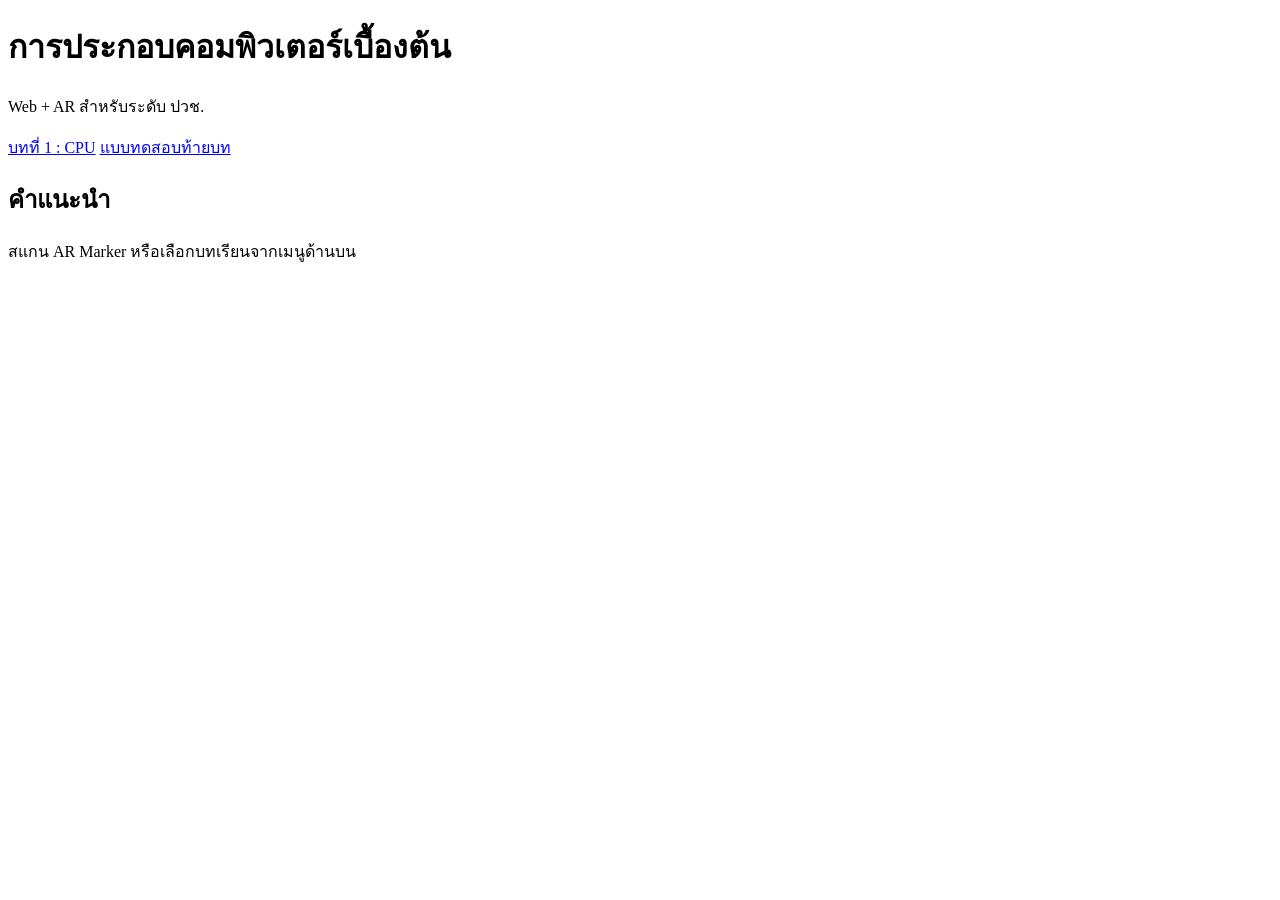
==== index.html @ a8e647ff "Add files via upload upload web files" ====
<!DOCTYPE html>
<html lang="th">
<head>
  <meta charset="UTF-8">
  <title>การประกอบคอมพิวเตอร์ ปวช.</title>
  <link rel="stylesheet" href="css/style.css">
</head>
<body>
<header>
  <h1>การประกอบคอมพิวเตอร์เบื้องต้น</h1>
  <p>Web + AR สำหรับระดับ ปวช.</p>
</header>

<nav>
  <a href="cpu.html">บทที่ 1 : CPU</a>
  <a href="quiz.html">แบบทดสอบท้ายบท</a>
</nav>

<main>
  <h2>คำแนะนำ</h2>
  <p>สแกน AR Marker หรือเลือกบทเรียนจากเมนูด้านบน</p>
</main>
</body>
</html>
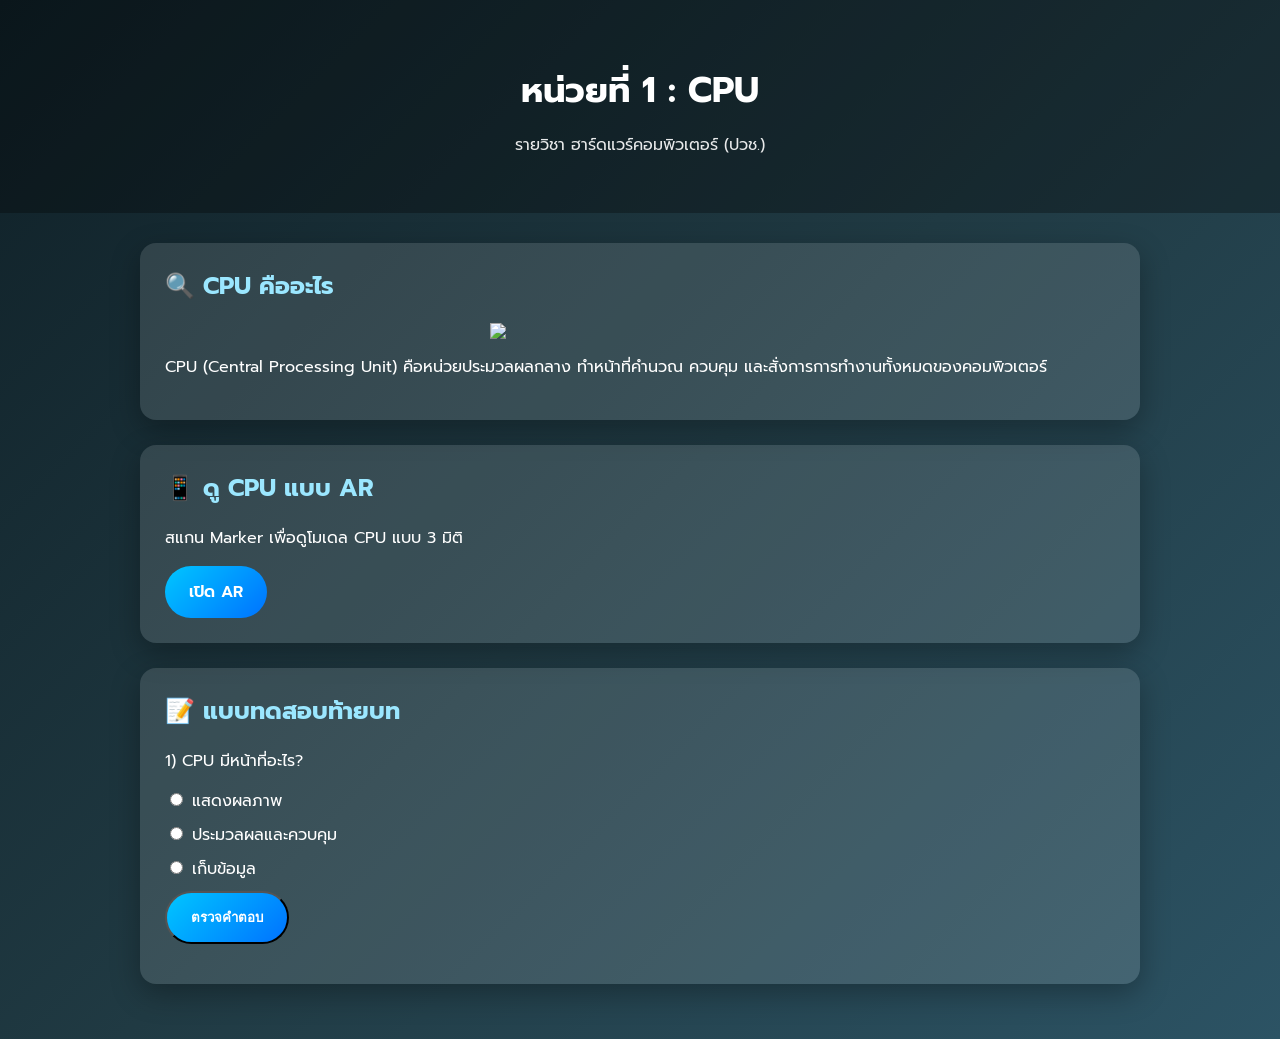
==== commit df94c628: "Update index.html" ====
--- a/index.html
+++ b/index.html
@@ -1,24 +1,138 @@
 <!DOCTYPE html>
 <html lang="th">
 <head>
-  <meta charset="UTF-8">
-  <title>การประกอบคอมพิวเตอร์ ปวช.</title>
-  <link rel="stylesheet" href="css/style.css">
+<meta charset="UTF-8">
+<meta name="viewport" content="width=device-width, initial-scale=1.0">
+<title>บทเรียน CPU | Computer Hardware</title>
+
+<link href="https://fonts.googleapis.com/css2?family=Prompt:wght@300;400;600&display=swap" rel="stylesheet">
+
+<style>
+body {
+  margin: 0;
+  font-family: 'Prompt', sans-serif;
+  background: linear-gradient(135deg,#0f2027,#203a43,#2c5364);
+  color: #fff;
+}
+
+header {
+  padding: 40px 20px;
+  text-align: center;
+  background: rgba(0,0,0,0.3);
+}
+
+header h1 {
+  font-size: 2.2rem;
+  margin-bottom: 10px;
+}
+
+header p {
+  opacity: 0.9;
+}
+
+.container {
+  max-width: 1000px;
+  margin: auto;
+  padding: 30px 20px;
+}
+
+.card {
+  background: rgba(255,255,255,0.12);
+  border-radius: 16px;
+  padding: 25px;
+  margin-bottom: 25px;
+  box-shadow: 0 10px 30px rgba(0,0,0,0.3);
+}
+
+.card h2 {
+  margin-top: 0;
+  color: #9be7ff;
+}
+
+.cpu-img {
+  width: 100%;
+  max-width: 300px;
+  display: block;
+  margin: 15px auto;
+}
+
+.btn {
+  display: inline-block;
+  padding: 14px 24px;
+  background: linear-gradient(135deg,#00c6ff,#0072ff);
+  color: #fff;
+  border-radius: 30px;
+  text-decoration: none;
+  font-weight: 600;
+  transition: transform 0.2s;
+}
+
+.btn:hover {
+  transform: scale(1.05);
+}
+
+/* Quiz */
+.quiz label {
+  display: block;
+  margin: 10px 0;
+  cursor: pointer;
+}
+
+.result {
+  margin-top: 15px;
+  font-weight: 600;
+}
+</style>
 </head>
+
 <body>
+
 <header>
-  <h1>การประกอบคอมพิวเตอร์เบื้องต้น</h1>
-  <p>Web + AR สำหรับระดับ ปวช.</p>
+  <h1>หน่วยที่ 1 : CPU</h1>
+  <p>รายวิชา ฮาร์ดแวร์คอมพิวเตอร์ (ปวช.)</p>
 </header>
 
-<nav>
-  <a href="cpu.html">บทที่ 1 : CPU</a>
-  <a href="quiz.html">แบบทดสอบท้ายบท</a>
-</nav>
+<div class="container">
 
-<main>
-  <h2>คำแนะนำ</h2>
-  <p>สแกน AR Marker หรือเลือกบทเรียนจากเมนูด้านบน</p>
-</main>
+  <div class="card">
+    <h2>🔍 CPU คืออะไร</h2>
+    <img src="https://i.imgur.com/9M0XnZg.png" class="cpu-img">
+    <p>
+      CPU (Central Processing Unit) คือหน่วยประมวลผลกลาง
+      ทำหน้าที่คำนวณ ควบคุม และสั่งการการทำงานทั้งหมดของคอมพิวเตอร์
+    </p>
+  </div>
+
+  <div class="card">
+    <h2>📱 ดู CPU แบบ AR</h2>
+    <p>สแกน Marker เพื่อดูโมเดล CPU แบบ 3 มิติ</p>
+    <a class="btn" href="https://mywebar.com" target="_blank">
+      เปิด AR
+    </a>
+  </div>
+
+  <div class="card quiz">
+    <h2>📝 แบบทดสอบท้ายบท</h2>
+
+    <p>1) CPU มีหน้าที่อะไร?</p>
+    <label><input type="radio" name="q1"> แสดงผลภาพ</label>
+    <label><input type="radio" name="q1" id="correct"> ประมวลผลและควบคุม</label>
+    <label><input type="radio" name="q1"> เก็บข้อมูล</label>
+
+    <button class="btn" onclick="checkQuiz()">ตรวจคำตอบ</button>
+
+    <div class="result" id="result"></div>
+  </div>
+
+</div>
+
+<script>
+function checkQuiz(){
+  const correct = document.getElementById("correct").checked;
+  document.getElementById("result").innerHTML =
+    correct ? "✅ ถูกต้อง เยี่ยมมาก!" : "❌ ยังไม่ถูก ลองใหม่อีกครั้ง";
+}
+</script>
+
 </body>
 </html>
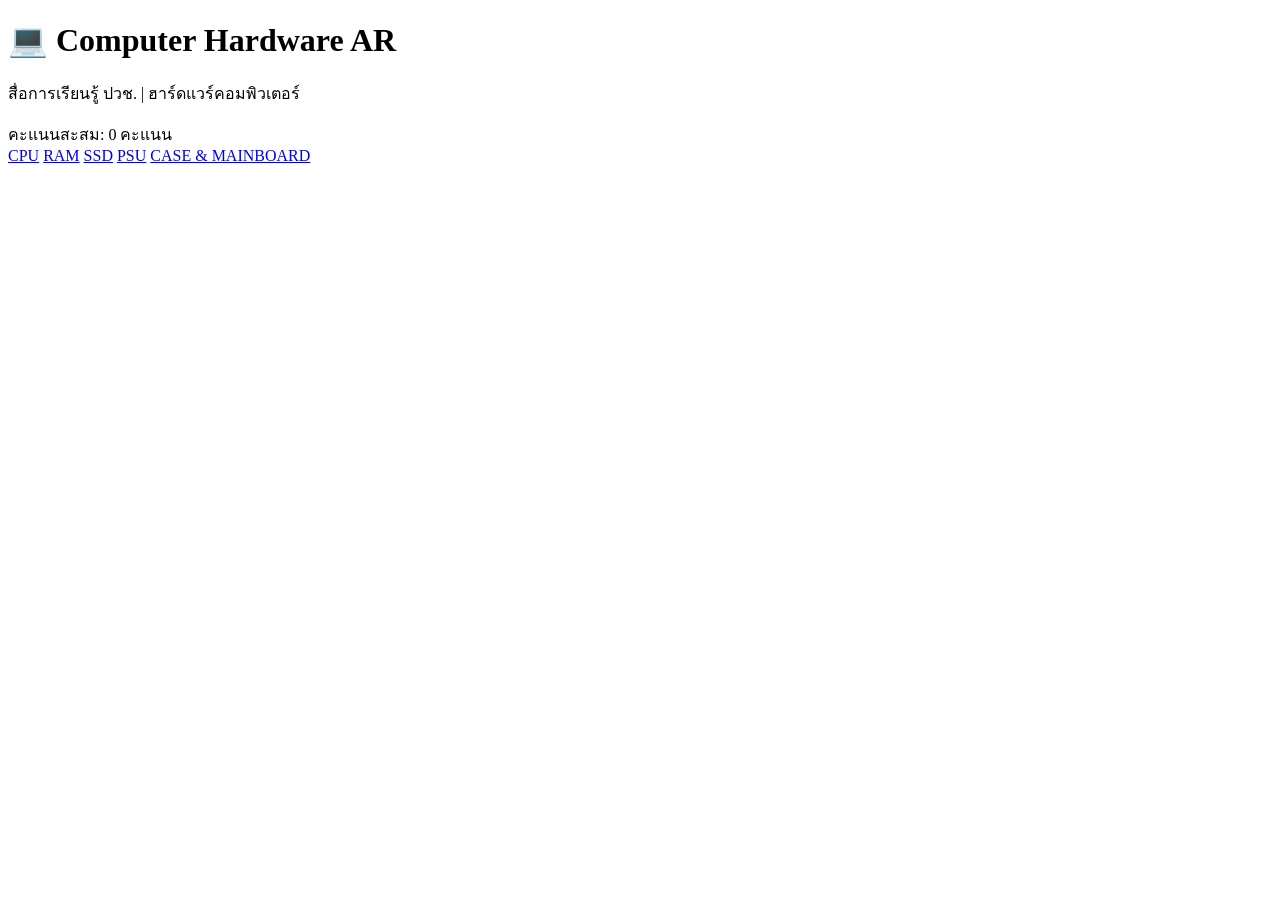
==== commit cbce905a: "Update index.html" ====
--- a/index.html
+++ b/index.html
@@ -2,137 +2,26 @@
 <html lang="th">
 <head>
 <meta charset="UTF-8">
-<meta name="viewport" content="width=device-width, initial-scale=1.0">
-<title>บทเรียน CPU | Computer Hardware</title>
-
-<link href="https://fonts.googleapis.com/css2?family=Prompt:wght@300;400;600&display=swap" rel="stylesheet">
-
-<style>
-body {
-  margin: 0;
-  font-family: 'Prompt', sans-serif;
-  background: linear-gradient(135deg,#0f2027,#203a43,#2c5364);
-  color: #fff;
-}
-
-header {
-  padding: 40px 20px;
-  text-align: center;
-  background: rgba(0,0,0,0.3);
-}
-
-header h1 {
-  font-size: 2.2rem;
-  margin-bottom: 10px;
-}
-
-header p {
-  opacity: 0.9;
-}
-
-.container {
-  max-width: 1000px;
-  margin: auto;
-  padding: 30px 20px;
-}
-
-.card {
-  background: rgba(255,255,255,0.12);
-  border-radius: 16px;
-  padding: 25px;
-  margin-bottom: 25px;
-  box-shadow: 0 10px 30px rgba(0,0,0,0.3);
-}
-
-.card h2 {
-  margin-top: 0;
-  color: #9be7ff;
-}
-
-.cpu-img {
-  width: 100%;
-  max-width: 300px;
-  display: block;
-  margin: 15px auto;
-}
-
-.btn {
-  display: inline-block;
-  padding: 14px 24px;
-  background: linear-gradient(135deg,#00c6ff,#0072ff);
-  color: #fff;
-  border-radius: 30px;
-  text-decoration: none;
-  font-weight: 600;
-  transition: transform 0.2s;
-}
-
-.btn:hover {
-  transform: scale(1.05);
-}
-
-/* Quiz */
-.quiz label {
-  display: block;
-  margin: 10px 0;
-  cursor: pointer;
-}
-
-.result {
-  margin-top: 15px;
-  font-weight: 600;
-}
-</style>
+<title>Computer Hardware AR</title>
+<link rel="stylesheet" href="css/style.css">
+<link href="https://fonts.googleapis.com/css2?family=Prompt:wght@300;500;700&display=swap" rel="stylesheet">
 </head>
 
 <body>
-
-<header>
-  <h1>หน่วยที่ 1 : CPU</h1>
-  <p>รายวิชา ฮาร์ดแวร์คอมพิวเตอร์ (ปวช.)</p>
+<header class="hero">
+  <h1>💻 Computer Hardware AR</h1>
+  <p>สื่อการเรียนรู้ ปวช. | ฮาร์ดแวร์คอมพิวเตอร์</p>
+  <div id="scoreBox">คะแนนสะสม: <span id="totalScore">0</span> คะแนน</div>
 </header>
 
-<div class="container">
+<main class="menu">
+  <a href="cpu.html" class="card">CPU</a>
+  <a href="ram.html" class="card">RAM</a>
+  <a href="ssd.html" class="card">SSD</a>
+  <a href="psu.html" class="card">PSU</a>
+  <a href="case.html" class="card">CASE & MAINBOARD</a>
+</main>
 
-  <div class="card">
-    <h2>🔍 CPU คืออะไร</h2>
-    <img src="https://i.imgur.com/9M0XnZg.png" class="cpu-img">
-    <p>
-      CPU (Central Processing Unit) คือหน่วยประมวลผลกลาง
-      ทำหน้าที่คำนวณ ควบคุม และสั่งการการทำงานทั้งหมดของคอมพิวเตอร์
-    </p>
-  </div>
-
-  <div class="card">
-    <h2>📱 ดู CPU แบบ AR</h2>
-    <p>สแกน Marker เพื่อดูโมเดล CPU แบบ 3 มิติ</p>
-    <a class="btn" href="https://mywebar.com" target="_blank">
-      เปิด AR
-    </a>
-  </div>
-
-  <div class="card quiz">
-    <h2>📝 แบบทดสอบท้ายบท</h2>
-
-    <p>1) CPU มีหน้าที่อะไร?</p>
-    <label><input type="radio" name="q1"> แสดงผลภาพ</label>
-    <label><input type="radio" name="q1" id="correct"> ประมวลผลและควบคุม</label>
-    <label><input type="radio" name="q1"> เก็บข้อมูล</label>
-
-    <button class="btn" onclick="checkQuiz()">ตรวจคำตอบ</button>
-
-    <div class="result" id="result"></div>
-  </div>
-
-</div>
-
-<script>
-function checkQuiz(){
-  const correct = document.getElementById("correct").checked;
-  document.getElementById("result").innerHTML =
-    correct ? "✅ ถูกต้อง เยี่ยมมาก!" : "❌ ยังไม่ถูก ลองใหม่อีกครั้ง";
-}
-</script>
-
+<script src="js/score.js"></script>
 </body>
 </html>
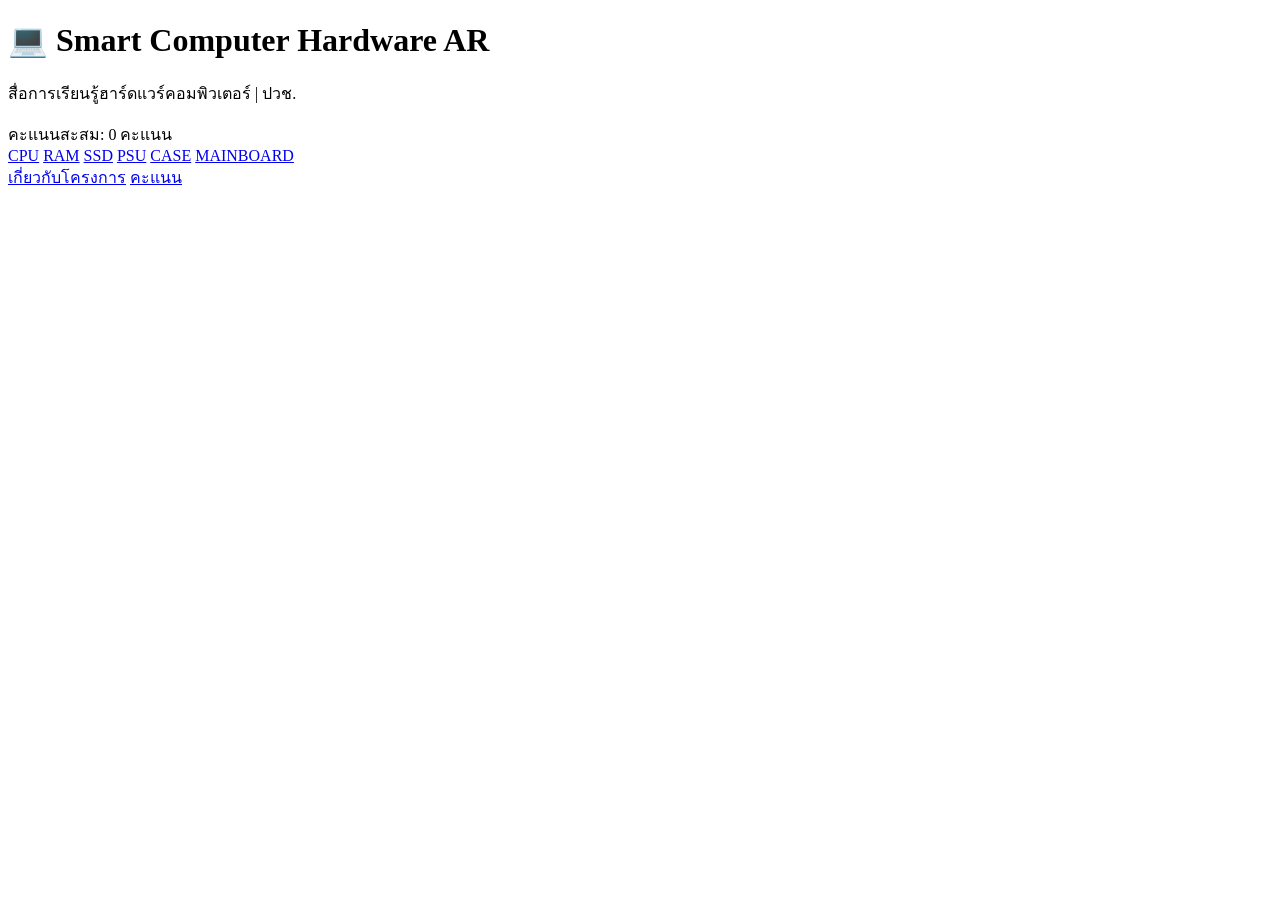
==== commit 50b63115: "Update index.html" ====
--- a/index.html
+++ b/index.html
@@ -2,25 +2,31 @@
 <html lang="th">
 <head>
 <meta charset="UTF-8">
-<title>Computer Hardware AR</title>
+<title>Smart Computer Hardware AR</title>
 <link rel="stylesheet" href="css/style.css">
 <link href="https://fonts.googleapis.com/css2?family=Prompt:wght@300;500;700&display=swap" rel="stylesheet">
 </head>
 
 <body>
 <header class="hero">
-  <h1>💻 Computer Hardware AR</h1>
-  <p>สื่อการเรียนรู้ ปวช. | ฮาร์ดแวร์คอมพิวเตอร์</p>
-  <div id="scoreBox">คะแนนสะสม: <span id="totalScore">0</span> คะแนน</div>
+  <h1>💻 Smart Computer Hardware AR</h1>
+  <p>สื่อการเรียนรู้ฮาร์ดแวร์คอมพิวเตอร์ | ปวช.</p>
+  <div class="scoreBox">คะแนนสะสม: <span id="totalScore">0</span> คะแนน</div>
 </header>
 
-<main class="menu">
+<section class="menu">
   <a href="cpu.html" class="card">CPU</a>
   <a href="ram.html" class="card">RAM</a>
   <a href="ssd.html" class="card">SSD</a>
   <a href="psu.html" class="card">PSU</a>
-  <a href="case.html" class="card">CASE & MAINBOARD</a>
-</main>
+  <a href="case.html" class="card">CASE</a>
+  <a href="mainboard.html" class="card">MAINBOARD</a>
+</section>
+
+<nav class="bottom">
+  <a href="about.html">เกี่ยวกับโครงการ</a>
+  <a href="score.html">คะแนน</a>
+</nav>
 
 <script src="js/score.js"></script>
 </body>
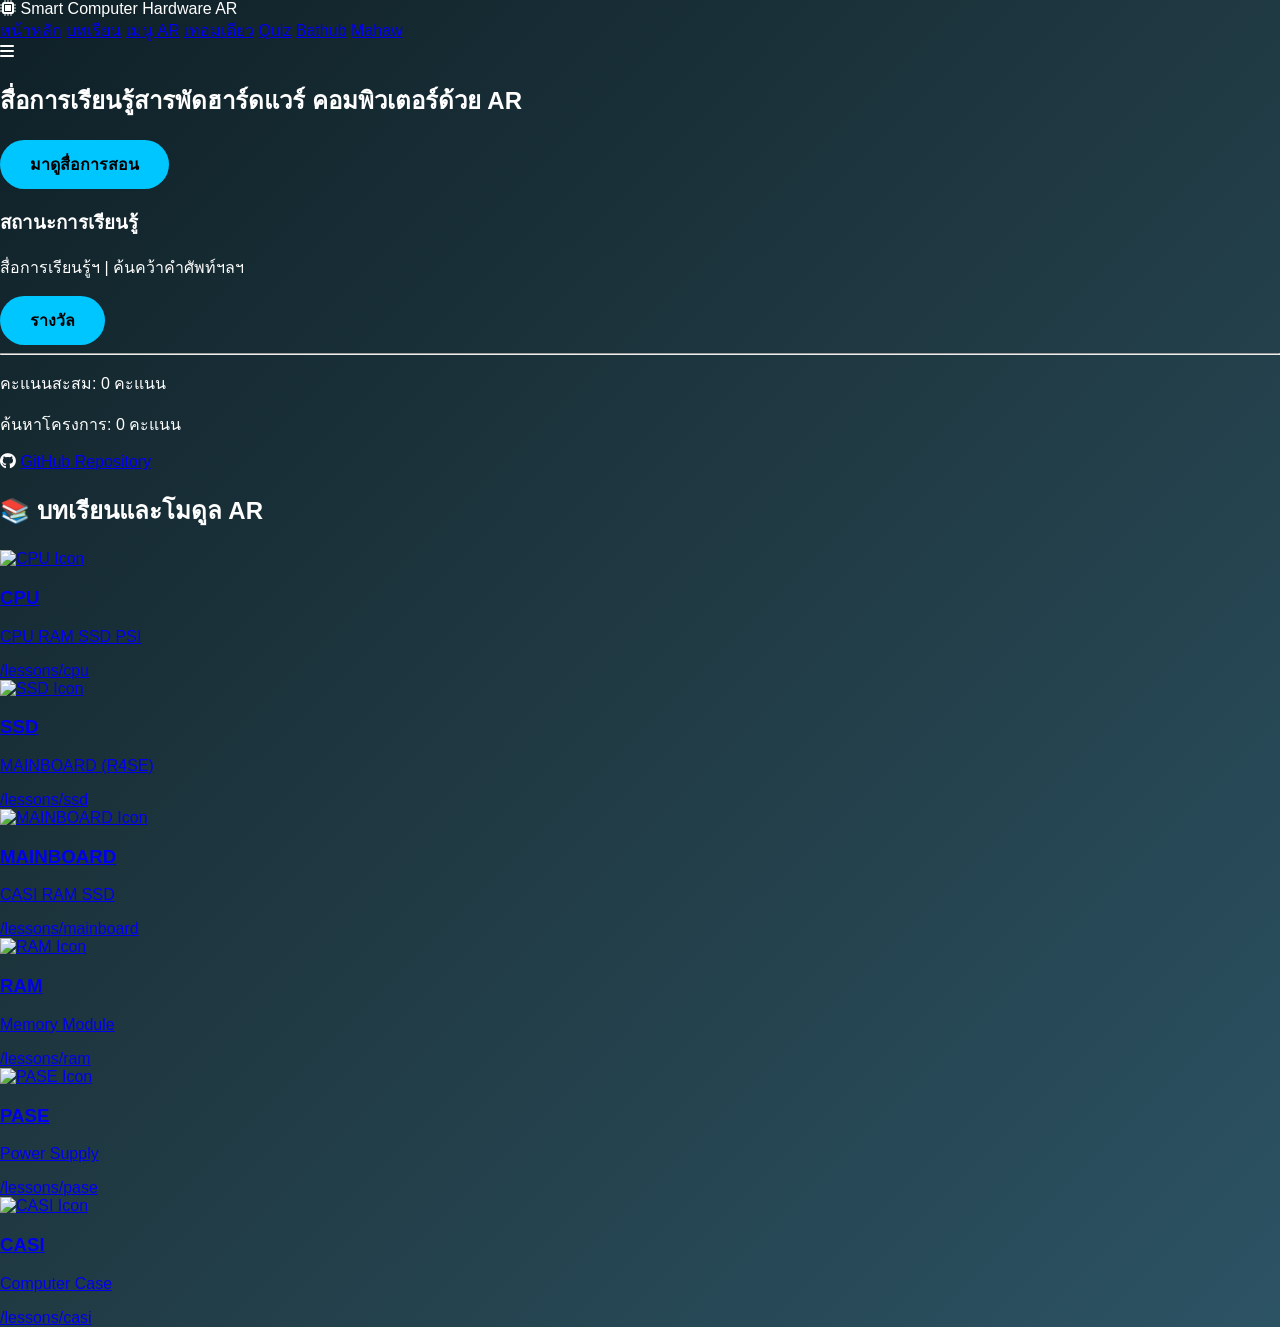
==== commit 77acf6de: "Update index.html" ====
--- a/index.html
+++ b/index.html
@@ -1,33 +1,122 @@
 <!DOCTYPE html>
 <html lang="th">
 <head>
-<meta charset="UTF-8">
-<title>Smart Computer Hardware AR</title>
-<link rel="stylesheet" href="css/style.css">
-<link href="https://fonts.googleapis.com/css2?family=Prompt:wght@300;500;700&display=swap" rel="stylesheet">
+    <meta charset="UTF-8">
+    <meta name="viewport" content="width=device-width, initial-scale=1.0">
+    <title>Smart Computer Hardware AR | สื่อการสอน</title>
+    <link rel="stylesheet" href="style.css">
+    <link href="https://fonts.googleapis.com/css2?family=Kanit:wght@300;400;600;700&display=swap" rel="stylesheet">
+    <link rel="stylesheet" href="https://cdnjs.cloudflare.com/ajax/libs/font-awesome/6.0.0-beta3/css/all.min.css">
 </head>
+<body>
 
-<body>
-<header class="hero">
-  <h1>💻 Smart Computer Hardware AR</h1>
-  <p>สื่อการเรียนรู้ฮาร์ดแวร์คอมพิวเตอร์ | ปวช.</p>
-  <div class="scoreBox">คะแนนสะสม: <span id="totalScore">0</span> คะแนน</div>
-</header>
+    <header class="navbar">
+        <div class="logo">
+            <i class="fas fa-microchip"></i>
+            <span>Smart Computer Hardware AR</span>
+        </div>
+        <nav class="nav-links" id="navLinks">
+            <a href="#home">หน้าหลัก</a>
+            <a href="#lessons">บทเรียน</a>
+            <a href="#">เมนู AR</a>
+            <a href="#">เทอมเดียว</a>
+            <a href="#">Quiz</a>
+            <a href="#">Bathub</a>
+            <a href="#">Mahaw</a>
+        </nav>
+        <div class="hamburger" onclick="toggleMenu()">
+            <i class="fas fa-bars"></i>
+        </div>
+    </header>
 
-<section class="menu">
-  <a href="cpu.html" class="card">CPU</a>
-  <a href="ram.html" class="card">RAM</a>
-  <a href="ssd.html" class="card">SSD</a>
-  <a href="psu.html" class="card">PSU</a>
-  <a href="case.html" class="card">CASE</a>
-  <a href="mainboard.html" class="card">MAINBOARD</a>
-</section>
+    <main class="container">
+        <section class="main-layout">
 
-<nav class="bottom">
-  <a href="about.html">เกี่ยวกับโครงการ</a>
-  <a href="score.html">คะแนน</a>
-</nav>
+            <div class="hero-section">
+                <div class="hero-content">
+                    <h1>สื่อการเรียนรู้สารพัดฮาร์ดแวร์ คอมพิวเตอร์ด้วย AR</h1>
+                    <a href="#lessons" class="btn btn-primary">มาดูสื่อการสอน</a>
+                </div>
+            </div>
 
-<script src="js/score.js"></script>
+            <aside class="info-panel">
+                <h3>สถานะการเรียนรู้</h3>
+                <p>สื่อการเรียนรู้ฯ | ค้นคว้าคำศัพท์ฯลฯ</p>
+                <a href="#" class="btn btn-secondary">รางวัล</a>
+                <hr>
+                <div class="score-info">
+                    <p>คะแนนสะสม: <span>0 คะแนน</span></p>
+                    <p>ค้นหาโครงการ: <span>0 คะแนน</span></p>
+                </div>
+                <div class="github-link">
+                    <i class="fab fa-github"></i>
+                    <a href="URL_GITHUB_REPOSITORY_ของคุณ" target="_blank">GitHub Repository</a>
+                </div>
+            </aside>
+        </section>
+
+        <section id="lessons" class="lesson-grid-section">
+            <h2>📚 บทเรียนและโมดูล AR</h2>
+            <div class="lesson-grid">
+
+                <a href="/lessons/cpu" class="lesson-card">
+                    <img src="placeholder-cpu.png" alt="CPU Icon" class="card-icon">
+                    <div class="card-text">
+                        <h3>CPU</h3>
+                        <p>CPU RAM SSD PSI</p>
+                        <span class="lesson-path">/lessons/cpu</span>
+                    </div>
+                </a>
+
+                <a href="/lessons/ssd" class="lesson-card">
+                    <img src="placeholder-ssd.png" alt="SSD Icon" class="card-icon">
+                    <div class="card-text">
+                        <h3>SSD</h3>
+                        <p>MAINBOARD (R4SE)</p>
+                        <span class="lesson-path">/lessons/ssd</span>
+                    </div>
+                </a>
+                
+                <a href="/lessons/mainboard" class="lesson-card">
+                    <img src="placeholder-mainboard.png" alt="MAINBOARD Icon" class="card-icon">
+                    <div class="card-text">
+                        <h3>MAINBOARD</h3>
+                        <p>CASI RAM SSD</p>
+                        <span class="lesson-path">/lessons/mainboard</span>
+                    </div>
+                </a>
+                
+                <a href="/lessons/ram" class="lesson-card">
+                    <img src="placeholder-ram.png" alt="RAM Icon" class="card-icon">
+                    <div class="card-text">
+                        <h3>RAM</h3>
+                        <p>Memory Module</p>
+                        <span class="lesson-path">/lessons/ram</span>
+                    </div>
+                </a>
+
+                <a href="/lessons/pase" class="lesson-card">
+                    <img src="placeholder-pase.png" alt="PASE Icon" class="card-icon">
+                    <div class="card-text">
+                        <h3>PASE</h3>
+                        <p>Power Supply</p>
+                        <span class="lesson-path">/lessons/pase</span>
+                    </div>
+                </a>
+                
+                <a href="/lessons/casi" class="lesson-card">
+                    <img src="placeholder-casi.png" alt="CASI Icon" class="card-icon">
+                    <div class="card-text">
+                        <h3>CASI</h3>
+                        <p>Computer Case</p>
+                        <span class="lesson-path">/lessons/casi</span>
+                    </div>
+                </a>
+
+            </div>
+        </section>
+    </main>
+    
+    <script src="script.js"></script>
 </body>
 </html>
--- a/style.css
+++ b/style.css
@@ -0,0 +1,35 @@
+body{
+  margin:0;
+  font-family:'Prompt',sans-serif;
+  background:linear-gradient(135deg,#0f2027,#203a43,#2c5364);
+  color:#fff;
+}
+.hero{text-align:center;padding:50px;}
+.menu{
+  display:grid;
+  grid-template-columns:repeat(auto-fit,minmax(200px,1fr));
+  gap:20px;
+  padding:40px;
+}
+.card{
+  background:rgba(255,255,255,.15);
+  border-radius:20px;
+  padding:35px;
+  text-align:center;
+  font-size:1.3rem;
+  text-decoration:none;
+  color:white;
+  transition:.3s;
+}
+.card:hover{transform:scale(1.08);}
+.lesson{max-width:900px;margin:auto;padding:30px;}
+.btn{
+  display:inline-block;
+  background:#00c6ff;
+  padding:12px 30px;
+  border-radius:30px;
+  color:#000;
+  text-decoration:none;
+  font-weight:bold;
+}
+.back{display:block;margin-top:30px;color:#9be7ff;}
